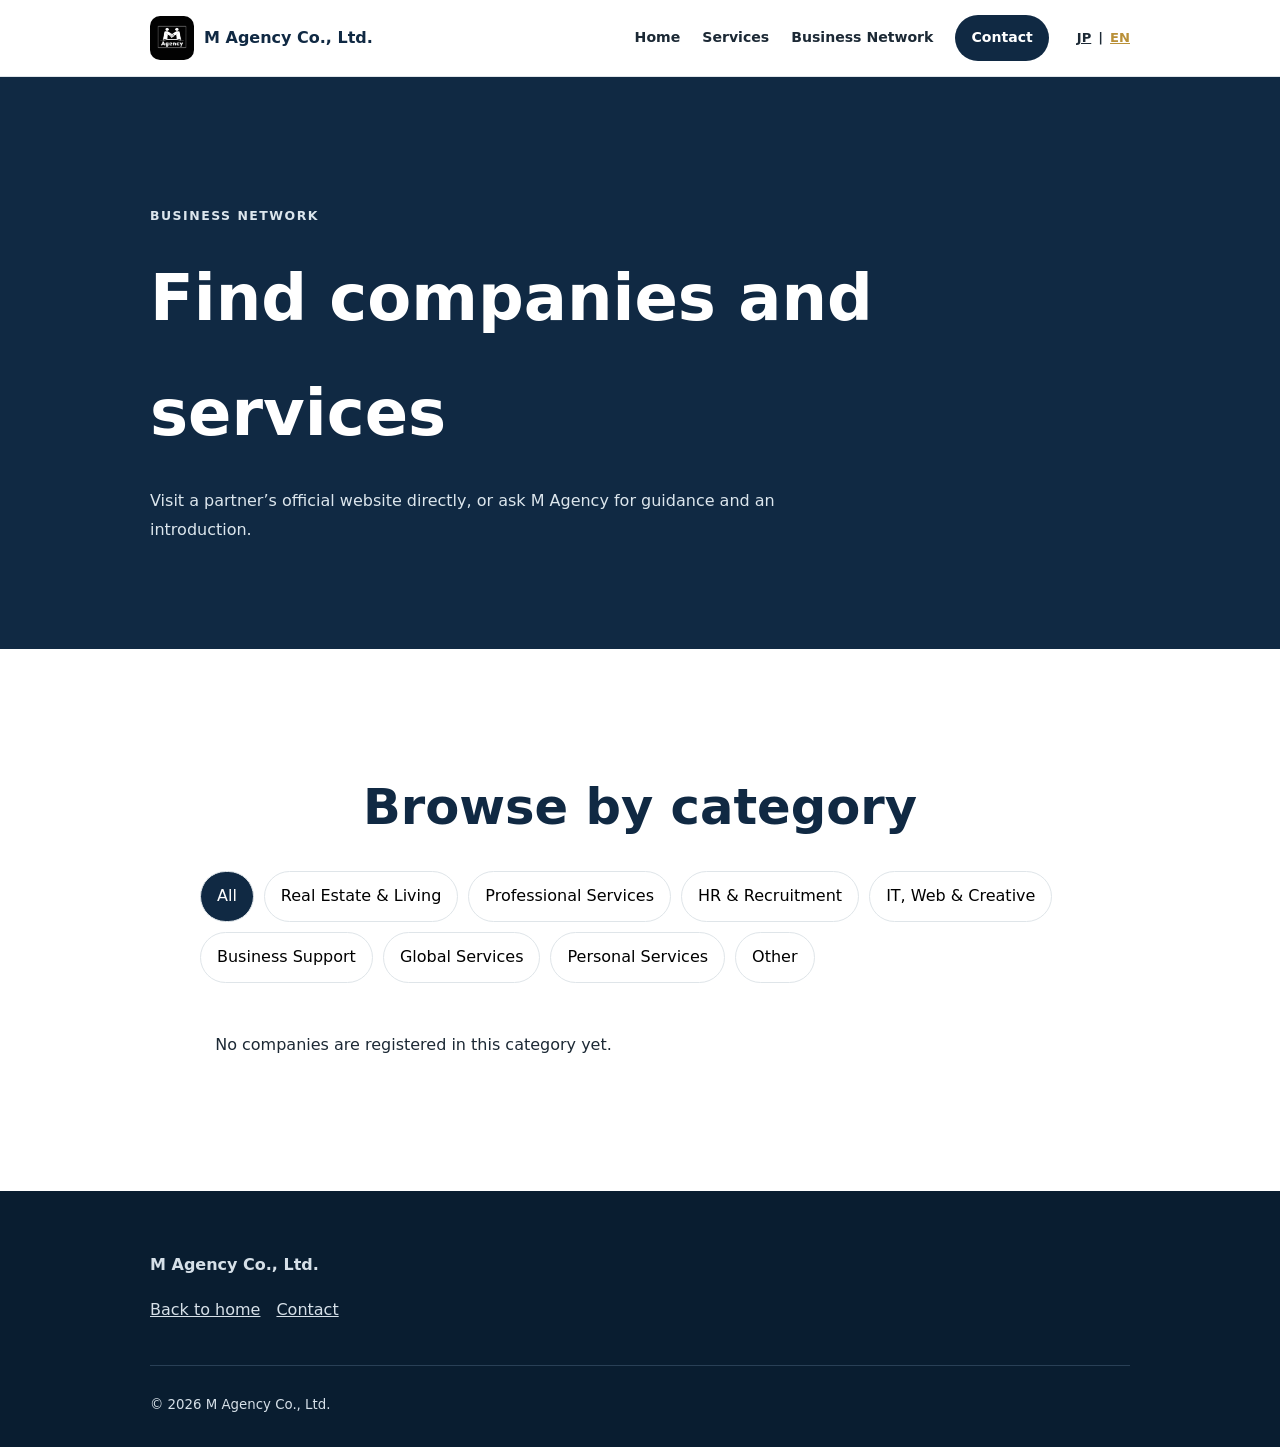
==== en/business-network/index.html @ c2ec0070 "Release M Agency website v2" ====
<!doctype html><html lang="en"><head><meta charset="utf-8"><meta name="viewport" content="width=device-width,initial-scale=1"><title>Business Network | M Agency</title><meta name="description" content="Find M Agency partner companies and services by category."><link rel="stylesheet" href="/styles.css"></head><body><header class="site-header"><div class="container header-inner"><a class="brand" href="/en/"><img src="/assets/logo.png" alt="M Agency"><strong>M Agency Co., Ltd.</strong></a><button class="menu-button" data-menu-button aria-expanded="false" aria-label="Menu">☰</button><nav class="nav" data-nav><a href="/en/">Home</a><a href="/en/#services">Services</a><a href="/en/business-network/">Business Network</a><a class="header-cta" href="/en/#contact">Contact</a></nav><div class="lang"><a href="/ja/business-network/" data-lang-link="ja">JP</a><span>|</span><a href="/en/business-network/" aria-current="true" data-lang-link="en">EN</a></div></div></header><main><section class="page-hero"><div class="container"><p class="eyebrow">Business Network</p><h1>Find companies and services</h1><p>Visit a partner’s official website directly, or ask M Agency for guidance and an introduction.</p></div></section><section class="section"><div class="container"><h2 class="section-title">Browse by category</h2><div class="network-tools" data-network-filters></div><div class="partner-grid" data-partner-grid></div></div></section></main><footer class="site-footer"><div class="container"><strong>M Agency Co., Ltd.</strong><p><a href="/en/">Back to home</a>　<a href="/en/#contact">Contact</a></p><div class="footer-bottom"><small>© <span data-year></span> M Agency Co., Ltd.</small></div></div></footer><script src="/data/partners.js"></script><script src="/script.js"></script><script src="/network.js"></script></body></html>
---- styles.css ----
:root{--navy:#102943;--navy-2:#173b5d;--gold:#b99038;--ink:#1c2935;--muted:#5e6b76;--line:#dfe5e9;--soft:#f5f7f8;--white:#fff;--max:980px;--reading:680px;--radius:18px;--shadow:0 14px 40px rgba(16,41,67,.09)}
*{box-sizing:border-box}html{scroll-behavior:smooth}body{margin:0;color:var(--ink);font-family:Inter,"Noto Sans JP",system-ui,sans-serif;line-height:1.8;background:#fff}img{max-width:100%;height:auto}a{color:inherit}button,input,select,textarea{font:inherit}.container{width:min(calc(100% - 64px),var(--max));margin-inline:auto}.reading{max-width:var(--reading)}.section{padding:116px 0;scroll-margin-top:84px}.section-soft{background:var(--soft)}.section-dark{background:var(--navy);color:#fff}.eyebrow{color:var(--gold);font-weight:800;letter-spacing:.12em;text-transform:uppercase;font-size:.78rem}.section-title{font-size:clamp(2rem,4vw,3.1rem);line-height:1.25;margin:.25em 0 .5em;color:var(--navy)}.section-dark .section-title{color:#fff}.lead{font-size:clamp(1.05rem,2vw,1.25rem);color:var(--muted)}.section-dark .lead{color:#d8e1e8}.skip-link{position:fixed;top:-100px;left:12px;background:#fff;padding:10px;z-index:99}.skip-link:focus{top:12px}
.site-header{position:sticky;top:0;z-index:50;background:rgba(255,255,255,.96);border-bottom:1px solid var(--line);backdrop-filter:blur(10px)}.header-inner{height:76px;display:flex;align-items:center;gap:28px}.brand{display:flex;align-items:center;gap:10px;text-decoration:none;margin-right:auto}.brand img{width:44px;height:44px;border-radius:10px;object-fit:cover}.brand strong{display:block;color:var(--navy);line-height:1.2}.brand small{display:block;color:var(--muted);font-size:.72rem}.nav{display:flex;align-items:center;gap:22px}.nav a{text-decoration:none;font-weight:700;font-size:.88rem}.nav a:hover{color:var(--gold)}.lang{display:flex;gap:7px;align-items:center;font-size:.82rem;font-weight:800}.lang a[aria-current=true]{color:var(--gold)}.menu-button{display:none;border:0;background:none;color:var(--navy);font-size:1.5rem}.header-cta{padding:10px 16px;border-radius:999px;background:var(--navy);color:#fff!important}
.partner-cta{display:inline-flex;align-items:center;justify-content:center;min-height:42px;padding:9px 15px;border:1px solid var(--gold);border-radius:999px;color:var(--navy);background:#fffaf0;text-decoration:none;font-size:.84rem;font-weight:800;white-space:nowrap}.partner-cta:hover{background:var(--gold);color:var(--navy)}.partner-cta-mobile{display:none}
.hero{min-height:760px;display:grid;align-items:center;background:linear-gradient(110deg,rgba(16,41,67,.98),rgba(16,41,67,.82)),url('/assets/services/photo-global.jpg') center/cover;color:#fff}.hero-grid{display:grid;grid-template-columns:1fr;gap:38px;align-items:center;max-width:780px}.hero h1{font-family:"Noto Serif JP",serif;font-size:clamp(2.7rem,6vw,5rem);line-height:1.2;margin:.25em 0}.hero-copy{max-width:720px}.hero-copy>p:not(.eyebrow){font-size:1.15rem;color:#dce6ed;max-width:650px}.hero-panel{max-width:650px;padding:30px;border:1px solid rgba(255,255,255,.2);border-radius:var(--radius);background:rgba(255,255,255,.08)}.hero-panel p{margin:0;color:#dce6ed}.hero-panel strong{font-size:1.4rem;display:block;margin-bottom:12px}.actions{display:flex;flex-wrap:wrap;gap:12px;margin-top:30px}.btn{display:inline-flex;align-items:center;justify-content:center;min-height:48px;padding:11px 22px;border-radius:999px;text-decoration:none;font-weight:800;border:1px solid transparent;cursor:pointer}.btn-primary{background:var(--gold);color:#14283a}.btn-secondary{border-color:currentColor}.btn-light{background:#fff;color:var(--navy)}
.intro-grid{display:grid;grid-template-columns:1fr;gap:26px;max-width:760px}.story-grid,.contact-grid{display:grid;grid-template-columns:1fr;gap:52px;align-items:start;max-width:820px}.feature-photo{max-width:520px;border-radius:var(--radius);box-shadow:var(--shadow);overflow:hidden}.feature-photo img{width:100%;display:block;aspect-ratio:1/1;object-fit:cover}.cards{display:grid;grid-template-columns:repeat(2,minmax(0,1fr));gap:26px;margin:42px auto 0;max-width:880px}.card{background:#fff;border:1px solid var(--line);border-radius:var(--radius);padding:32px;box-shadow:var(--shadow)}.card h3{color:var(--navy);margin:.25em 0}.card p{color:var(--muted)}.card-number{color:var(--gold);font-weight:900}.service-card.featured{grid-column:span 2;background:var(--navy);color:#fff}.service-card.featured h3,.service-card.featured p{color:#fff}.service-card a{font-weight:800;color:var(--gold)}.strength-grid{grid-template-columns:repeat(2,minmax(0,1fr))}.flow{display:grid;grid-template-columns:repeat(3,minmax(0,1fr));gap:16px;counter-reset:step;margin:46px auto 0;padding:0;max-width:820px}.flow li{list-style:none;padding:26px 22px;background:#fff;border-radius:14px;border:1px solid var(--line);font-weight:700}.flow li:before{counter-increment:step;content:"0" counter(step);display:block;color:var(--gold);font-weight:900;margin-bottom:8px}.network-preview{display:grid;grid-template-columns:1fr;gap:48px;align-items:start;max-width:820px}.category-list{display:flex;flex-wrap:wrap;gap:10px}.chip{border:1px solid #7e91a1;border-radius:999px;padding:8px 14px;font-size:.85rem}.logo-grid{display:grid;grid-template-columns:repeat(3,1fr);gap:14px}.logo-card{background:#fff;border-radius:14px;padding:18px;color:var(--ink);display:grid;place-items:center;text-align:center;min-height:150px}.logo-card img{height:70px;width:100%;object-fit:contain;margin-bottom:8px}.metrics{display:grid;grid-template-columns:repeat(3,1fr);gap:20px;margin:40px auto 0;max-width:820px}.metric-card{padding:30px;background:#fff;border-radius:var(--radius);text-align:center;color:var(--ink)}.metric-card strong{display:block;color:var(--gold);font-size:2.6rem}.metric-card span{color:var(--muted)}.empty-note{grid-column:1/-1;border:1px dashed #8394a3;padding:20px;border-radius:14px;color:#d8e1e8}.story-copy{max-width:680px}.story-copy p{margin:0 0 1.25em}.quote{font-family:"Noto Serif JP",serif;font-size:1.5rem;color:var(--navy);font-weight:700}.company-table{max-width:820px;width:100%;border-collapse:collapse;margin-top:30px}.company-table th,.company-table td{text-align:left;padding:16px;border-bottom:1px solid var(--line)}.company-table th{width:30%;color:var(--navy)}
.contact-form{background:#fff;color:var(--ink);padding:34px;border-radius:var(--radius)}.field-row{display:grid;grid-template-columns:1fr 1fr;gap:18px}.field{display:grid;gap:7px;margin-bottom:16px}.field label{font-weight:700}.field input,.field select,.field textarea{width:100%;border:1px solid #bdc8d0;border-radius:10px;padding:12px;background:#fff}.field textarea{min-height:130px;resize:vertical}.honeypot{position:absolute!important;left:-10000px!important;width:1px!important;height:1px!important;overflow:hidden!important}.form-note{background:#fff8e7;border-radius:10px;padding:12px;color:#6a531e}.form-note.is-success{background:#eaf7ee;color:#245c35}.form-note.is-error{background:#fff0ee;color:#8a2f27}.contact-form button:disabled{cursor:wait;opacity:.7}.site-footer{background:#091d30;color:#d6e0e8;padding:60px 0 28px}.footer-grid{display:grid;grid-template-columns:1.4fr repeat(3,1fr);gap:36px}.footer-grid h3{color:#fff}.footer-grid ul{padding:0;list-style:none}.footer-grid a{text-decoration:none;color:#d6e0e8}.footer-bottom{border-top:1px solid #294056;margin-top:40px;padding-top:24px}
.page-hero{padding:116px 0 88px;background:var(--navy);color:#fff}.page-hero h1{font-size:clamp(2.3rem,5vw,4rem);margin:.2em 0}.page-hero p{max-width:680px;color:#dce6ed}.prose{max-width:760px}.prose h2{color:var(--navy);margin-top:2.4em}.bullet-grid{display:grid;grid-template-columns:repeat(2,1fr);gap:18px;padding:0}.bullet-grid li{list-style:none;background:var(--soft);padding:20px;border-radius:12px}.network-tools{display:flex;flex-wrap:wrap;gap:10px;margin:32px 0}.filter-button{border:1px solid var(--line);background:#fff;border-radius:999px;padding:10px 16px;cursor:pointer}.filter-button.is-active{background:var(--navy);color:#fff}.partner-grid{display:grid;grid-template-columns:repeat(2,minmax(0,1fr));gap:26px;max-width:880px}.partner-card{border:1px solid var(--line);border-radius:var(--radius);padding:28px;display:flex;flex-direction:column}.partner-card img{height:110px;width:100%;object-fit:contain;border-bottom:1px solid var(--line);padding-bottom:18px}.partner-card p{color:var(--muted)}.tags{display:flex;flex-wrap:wrap;gap:7px;margin:10px 0}.tag{background:var(--soft);border-radius:999px;padding:5px 9px;font-size:.75rem}.partner-card .actions{margin-top:auto}.partner-card .btn{font-size:.78rem;padding:8px 12px}.partner-guidance{font-size:.82rem;color:var(--muted)}
@media(max-width:900px){.menu-button{display:block}.nav{display:none;position:absolute;left:0;right:0;top:76px;background:#fff;padding:18px 20px;border-bottom:1px solid var(--line);flex-direction:column;align-items:stretch}.nav.is-open{display:flex}.header-cta{text-align:center}.partner-cta-desktop{display:none}.partner-cta-mobile{display:flex;margin-top:4px}.hero-grid,.intro-grid,.story-grid,.contact-grid,.network-preview{grid-template-columns:1fr}.hero-panel{display:none}.strength-grid{grid-template-columns:repeat(2,1fr)}.flow{grid-template-columns:repeat(3,1fr)}.partner-grid{grid-template-columns:repeat(2,1fr)}.footer-grid{grid-template-columns:repeat(2,1fr)}}
@media(max-width:620px){.container{width:min(calc(100% - 28px),var(--max))}.section{padding:68px 0}.brand small{display:none}.hero{min-height:620px}.hero h1{font-size:2.55rem}.cards,.strength-grid,.metrics,.partner-grid,.field-row,.footer-grid{grid-template-columns:1fr}.card{padding:28px}.service-card.featured{grid-column:auto}.flow{grid-template-columns:1fr 1fr;padding:0}.logo-grid{grid-template-columns:1fr}.section-title{font-size:2rem}.company-table th,.company-table td{display:block;width:100%;padding:10px 0}.company-table th{border-bottom:0;padding-top:18px}.actions .btn{width:100%}}

/* Ver.2 design rhythm: one shared reading line with varied presentation */
#about .intro-grid,#services>.container,#strengths>.container,#network>.container,#story>.container{margin-inline:auto}
.section-title{max-width:780px}.section>.container>p:not(.eyebrow){max-width:680px}

.service-map{max-width:880px;margin:48px 0 0}.service-core{position:relative;padding:38px 42px;background:var(--navy);color:#fff;border-radius:var(--radius);box-shadow:var(--shadow)}.service-core h3{font-size:1.75rem;margin:.25em 0}.service-core p{max-width:650px;color:#dbe5ec}.service-core a,.service-entry a{color:var(--gold);font-weight:800}.service-bridge{position:relative;margin:0;padding:42px 0 22px 48px;color:var(--navy);font-weight:800}.service-bridge:before{content:"";position:absolute;left:20px;top:0;width:1px;height:100%;background:var(--gold)}.service-bridge:after{content:"";position:absolute;left:16px;bottom:18px;width:9px;height:9px;border-right:2px solid var(--gold);border-bottom:2px solid var(--gold);transform:rotate(45deg)}.service-entrances{display:grid;grid-template-columns:repeat(3,minmax(0,1fr));gap:34px}.service-entry{padding:24px 0;border-top:2px solid var(--line)}.service-entry h3{color:var(--navy);font-size:1.2rem;line-height:1.5}.service-entry p{color:var(--muted)}

.principles{max-width:780px;margin-top:46px;border-bottom:1px solid var(--line)}.principles article{display:grid;grid-template-columns:76px 1fr;gap:22px;padding:34px 0;border-top:1px solid var(--line)}.principles article>span{color:var(--gold);font-size:1.4rem;font-weight:900;line-height:1.3}.principles h3{margin:0 0 10px;color:var(--navy);font-size:1.28rem}.principles p{margin:0;color:var(--muted);max-width:650px}

.flow{position:relative;display:grid;grid-template-columns:repeat(6,minmax(0,1fr));gap:0;max-width:880px;margin:54px 0 0}.flow:before{content:"";position:absolute;left:7%;right:7%;top:19px;height:2px;background:#d8c48a}.flow li{position:relative;padding:58px 10px 12px;background:transparent;border:0;border-radius:0;text-align:center;font-size:.92rem}.flow li:before{position:absolute;top:0;left:50%;transform:translateX(-50%);display:grid;place-items:center;width:40px;height:40px;margin:0;border-radius:50%;background:var(--gold);color:var(--navy);z-index:1}.flow li:not(:last-child):after{content:"→";position:absolute;right:-7px;top:54px;color:var(--gold)}

.network-preview{gap:42px}.network-categories{display:grid;grid-template-columns:repeat(2,minmax(0,1fr));column-gap:48px;border-top:1px solid #496075}.network-categories a{display:flex;align-items:center;justify-content:space-between;gap:20px;padding:20px 2px;border-bottom:1px solid #496075;color:#fff;text-decoration:none;font-weight:700}.network-categories a:hover{color:var(--gold)}.network-categories span{color:var(--gold);font-size:1.2rem}.empty-note{border:0;border-top:1px solid #8394a3;border-bottom:1px solid #8394a3;border-radius:0;padding:24px 0}

@media(max-width:900px){.service-entrances{grid-template-columns:1fr;gap:0}.service-entry{padding:24px 0}.flow{grid-template-columns:1fr;margin-top:38px;padding-left:38px}.flow:before{left:19px;right:auto;top:20px;bottom:20px;width:2px;height:auto}.flow li{min-height:76px;padding:8px 0 24px 34px;text-align:left}.flow li:before{left:-19px;top:0;transform:none}.flow li:not(:last-child):after{content:"↓";left:-10px;right:auto;top:43px}.network-categories{grid-template-columns:1fr}.service-core{padding:32px}}
@media(max-width:620px){.service-map{margin-top:36px}.service-core{padding:28px 24px}.service-bridge{padding-left:36px}.service-bridge:before{left:12px}.service-bridge:after{left:8px}.principles{margin-top:34px}.principles article{grid-template-columns:48px 1fr;gap:14px;padding:28px 0}.principles h3{font-size:1.12rem}.network-categories a{padding:18px 0}}

/* Shared top-page alignment system. New sections inherit the same vertical axis. */
.section-inner,main>.section>.container,main>.hero>.container{width:min(calc(100% - 64px),880px);max-width:880px;margin-inline:auto}
main>.section>.container>.eyebrow,main>.section>.container>.section-title,main>.section>.container>.lead{margin-left:0;margin-right:0}
#about .intro-grid,#network .network-preview,#story .story-grid,#contact .contact-grid{max-width:880px}
#about .intro-grid>div:first-child,#about .intro-grid>div:last-child{margin-left:0}
#about .section-title{max-width:440px}
#about .intro-grid>div:last-child{max-width:590px}
#services .service-map,#strengths .principles,.flow,.metrics{margin-left:0;margin-right:0}
#results .reading,#company .company-table{margin-left:0;margin-right:0}

@media(max-width:620px){.section-inner,main>.section>.container,main>.hero>.container{width:min(calc(100% - 28px),880px)}#about .section-title{max-width:300px}#about .intro-grid>div:last-child{max-width:100%}}
@media(max-width:900px){#about .section-title{max-width:330px}}
@media(max-width:620px){#about .section-title{max-width:300px}}

/* Central-axis layout: blocks are centered; typography remains left-aligned. */
.section-copy,main>.section>.container>.eyebrow,main>.section>.container>.section-title,main>.section>.container>.lead{width:min(100%,680px);margin-left:auto;margin-right:auto;text-align:left}
#about .intro-grid>div,#network .network-preview>div:first-child,#contact .contact-grid>div:first-child{width:min(100%,680px);margin-left:auto;margin-right:auto;text-align:left}
#about .intro-grid>div:first-child,#about .intro-grid>div:last-child{margin-left:auto;margin-right:auto}
#about .section-title{max-width:680px}
#about .intro-grid>div:last-child{max-width:680px;width:min(100%,680px)}
#about .intro-grid>div:last-child p{max-width:590px}
.hero-copy,.hero-panel{margin-left:auto;margin-right:auto;text-align:left}.hero-grid{max-width:880px}
#services .service-map,#strengths .principles,.flow,.metrics,#company .company-table,.network-categories{margin-left:auto;margin-right:auto}
#story .feature-photo,#story .story-copy{margin-left:auto;margin-right:auto}.story-copy{text-align:left}
#contact .contact-form{width:min(100%,820px);margin-left:auto;margin-right:auto}
#results .empty-note{text-align:left}

@media(max-width:620px){.section-copy,main>.section>.container>.eyebrow,main>.section>.container>.section-title,main>.section>.container>.lead,#about .intro-grid>div,#network .network-preview>div:first-child,#contact .contact-grid>div:first-child{width:100%;max-width:100%}.hero-copy,.hero-panel,#story .feature-photo,#story .story-copy,#contact .contact-form{margin-left:0;margin-right:0}}

/* Centered vertical LP: every top-page introduction follows one central axis. */
main>.hero>.container,
main>.section>.container{text-align:center}

.hero-copy,
.hero-panel,
.section-copy,
main>.section>.container>.eyebrow,
main>.section>.container>.section-title,
main>.section>.container>.lead,
#about .intro-grid>div,
#network .network-preview>div:first-child,
#contact .contact-grid>div:first-child,
#story .story-copy{text-align:center}

.hero-copy>p:not(.eyebrow),
#about .intro-grid>div:last-child p,
#services>.container>p:not(.eyebrow),
#network .network-preview>div:first-child p,
#results>.container>p:not(.eyebrow),
#contact .contact-grid>div:first-child p{margin-left:auto;margin-right:auto}

.actions{justify-content:center}

.service-core,
.service-entry{text-align:center}
.service-core p{margin-left:auto;margin-right:auto}
.service-bridge{padding-left:0;text-align:center}
.service-bridge:before{left:50%}
.service-bridge:after{left:calc(50% - 4px)}

.principles article{grid-template-columns:1fr;text-align:center;gap:10px}
.principles p{margin-left:auto;margin-right:auto}

.flow li{text-align:center}

.network-categories a{justify-content:center}
.network-categories a span{margin-left:8px}
#results .empty-note{text-align:center}

#story .story-copy p{margin-left:auto;margin-right:auto}

#company .company-table,
#contact .contact-form{text-align:left}
#contact .contact-form>.btn{display:flex;width:max-content;margin-left:auto;margin-right:auto}

@media(max-width:900px){
  .flow{padding-left:0}
  .flow:before{display:none}
  .flow li{padding:58px 0 26px;text-align:center}
  .flow li:before{left:50%;transform:translateX(-50%)}
  .flow li:not(:last-child):after{left:50%;right:auto;top:43px;transform:translateX(-50%)}
}

@media(max-width:620px){
  .hero-copy,
  .hero-panel,
  #story .feature-photo,
  #story .story-copy,
  #contact .contact-form{margin-left:auto;margin-right:auto}
  .hero h1{font-size:clamp(2.15rem,11vw,2.55rem)}
  .section-title{font-size:clamp(1.85rem,9vw,2rem)}
  .hero-copy>p:not(.eyebrow),.lead{font-size:1rem}
}

/* Natural Japanese title wrapping without changing the centered LP layout. */
main>.section .section-title{
  line-break:strict;
  word-break:auto-phrase;
  overflow-wrap:normal;
  text-wrap:balance;
}
#strengths .section-title{width:min(100%,880px);max-width:880px;text-wrap:wrap}
#network .section-title{width:min(100%,880px);max-width:880px;text-wrap:wrap}
#story .section-title{max-width:600px}
#contact .section-title{max-width:620px}

@media(max-width:620px){
  #strengths .section-title,
  #network .section-title,
  #story .section-title,
  #contact .section-title{
    max-width:100%;
    word-break:normal;
    overflow-wrap:normal;
  }
}

/* Keep every top-page block on the same physical center axis. */
main>.hero>.container,
main>.section>.container,
#about .intro-grid,
#network .network-preview,
#story .story-grid,
#contact .contact-grid{
  margin-left:auto;
  margin-right:auto;
}

.hero-copy,
.hero-panel,
main>.section>.container>.eyebrow,
main>.section>.container>.section-title,
main>.section>.container>.lead,
#about .intro-grid>div,
#network .network-preview>div:first-child,
#story .story-copy,
#contact .contact-grid>div:first-child{
  margin-left:auto;
  margin-right:auto;
}

#about .intro-grid>div:last-child p,
#services>.container>p:not(.eyebrow),
#network .network-preview>div:first-child p,
#results>.container>p:not(.eyebrow),
#story .story-copy p,
#contact .contact-grid>div:first-child p{
  max-width:680px;
  margin-left:auto;
  margin-right:auto;
}

#services .service-map,
#strengths .principles,
.flow,
.network-categories,
.metrics,
#story .feature-photo,
#company .company-table,
#contact .contact-form{
  margin-left:auto;
  margin-right:auto;
}

#strengths .section-title,
#network .section-title,
#story .section-title,
#contact .section-title{
  margin-left:auto;
  margin-right:auto;
}

/* Keep intentional headline breaks centered as a single visual block. */
.title-line{display:block}

/* Reuse the original numbered-badge design across numbered top-page content. */
.service-entry .card-number,
.principles article>span{
  display:inline-grid;
  place-items:center;
  width:40px;
  height:40px;
  margin-left:auto;
  margin-right:auto;
  border-radius:50%;
  background:var(--gold);
  color:var(--navy);
  line-height:1;
}

/* Keep the service connector above the label instead of crossing through it. */
.service-bridge{padding:56px 0 24px}
.service-bridge:before{top:0;height:28px}
.service-bridge:after{top:20px;bottom:auto}

/* Japanese top page: guide labels use the shared 880px left edge. */
html[lang="ja"] body main .eyebrow.section-guide{
  width:100%;
  max-width:880px;
  margin-left:auto;
  margin-right:auto;
  text-align:left;
  font-size:1.15rem;
}

/* The hero uses a different structure, but follows the same visual guide rule. */
html[lang="ja"] body main .hero-copy{
  width:100%;
  max-width:880px;
}
html[lang="ja"] body main .hero-copy>.eyebrow{
  width:100%;
  max-width:880px;
  margin-left:auto;
  margin-right:auto;
  text-align:left;
  font-size:1.15rem;
}

html[lang="ja"] #about .intro-grid{gap:0}
html[lang="ja"] #about .about-copy{
  width:min(100%,680px);
  margin:8px auto 0;
  text-align:center;
}

html[lang="ja"] #network .network-preview{gap:0}
html[lang="ja"] body main #network .network-preview>.network-copy{
  width:100%;
  max-width:880px;
  margin-left:auto;
  margin-right:auto;
  text-align:center;
}
html[lang="ja"] body main #network .network-copy>.section-title{
  width:100%;
  max-width:880px;
  margin-left:auto;
  margin-right:auto;
  text-align:center;
}
html[lang="ja"] body main #network .network-copy>.lead{
  width:min(100%,680px);
  max-width:680px;
  margin-left:auto;
  margin-right:auto;
  text-align:center;
}
html[lang="ja"] body main #network .network-categories{
  width:100%;
  margin:42px auto 0;
}
html[lang="ja"] body main #network .network-preview>.actions{
  width:100%;
  justify-content:center;
}

html[lang="ja"] #story .story-media{width:100%}
html[lang="ja"] #story .story-media .section-guide{margin-bottom:24px}
html[lang="ja"] #story .story-copy{
  width:min(100%,680px);
  max-width:680px;
}

@media(max-width:620px){
  html[lang="ja"] body main .eyebrow.section-guide,
  html[lang="ja"] body main .hero-copy>.eyebrow{
    font-size:.95rem;
  }
}

/* Only the two long Japanese flow labels use a deliberate PC line break. */
@media(min-width:901px){
  html[lang="ja"] .flow .flow-line{display:block}
}

/* Align footer column headings and keep a ready slot for a future logo. */
.footer-brand-heading,
.footer-grid>div>h3{
  display:flex;
  align-items:center;
  min-height:32px;
  margin:0 0 16px;
  line-height:1.4;
}
.footer-brand-heading{gap:12px}
.footer-brand-heading img{
  width:32px;
  height:32px;
  object-fit:contain;
}
.footer-brand-column>p,
.footer-grid>div>h3+ul,
.footer-grid>div>h3+p{margin-top:0}
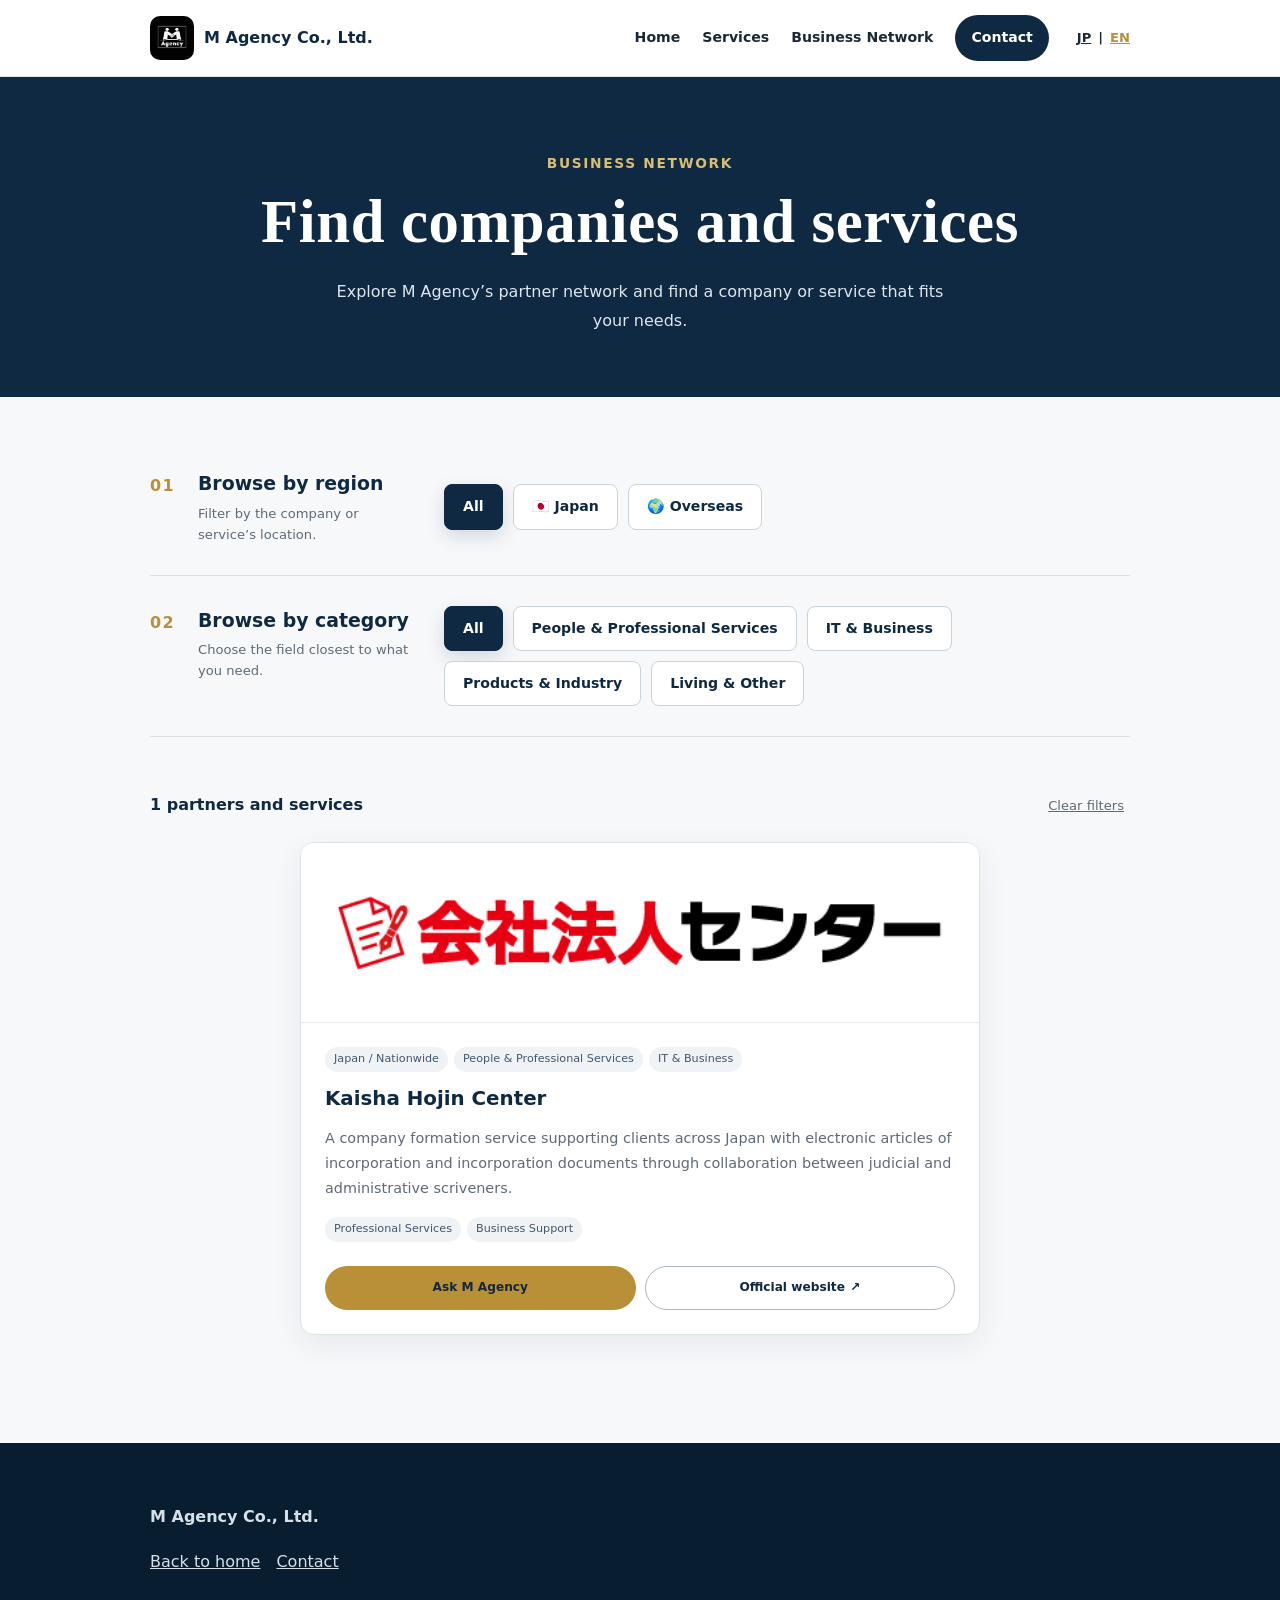
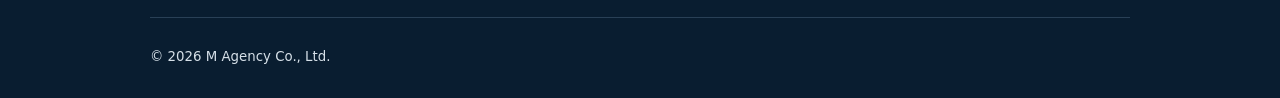
==== commit 9ee82bf7: "Renew Business Network directory" ====
--- a/en/business-network/index.html
+++ b/en/business-network/index.html
@@ -1 +1,5 @@
-<!doctype html><html lang="en"><head><meta charset="utf-8"><meta name="viewport" content="width=device-width,initial-scale=1"><title>Business Network | M Agency</title><meta name="description" content="Find M Agency partner companies and services by category."><link rel="stylesheet" href="/styles.css"></head><body><header class="site-header"><div class="container header-inner"><a class="brand" href="/en/"><img src="/assets/logo.png" alt="M Agency"><strong>M Agency Co., Ltd.</strong></a><button class="menu-button" data-menu-button aria-expanded="false" aria-label="Menu">☰</button><nav class="nav" data-nav><a href="/en/">Home</a><a href="/en/#services">Services</a><a href="/en/business-network/">Business Network</a><a class="header-cta" href="/en/#contact">Contact</a></nav><div class="lang"><a href="/ja/business-network/" data-lang-link="ja">JP</a><span>|</span><a href="/en/business-network/" aria-current="true" data-lang-link="en">EN</a></div></div></header><main><section class="page-hero"><div class="container"><p class="eyebrow">Business Network</p><h1>Find companies and services</h1><p>Visit a partner’s official website directly, or ask M Agency for guidance and an introduction.</p></div></section><section class="section"><div class="container"><h2 class="section-title">Browse by category</h2><div class="network-tools" data-network-filters></div><div class="partner-grid" data-partner-grid></div></div></section></main><footer class="site-footer"><div class="container"><strong>M Agency Co., Ltd.</strong><p><a href="/en/">Back to home</a>　<a href="/en/#contact">Contact</a></p><div class="footer-bottom"><small>© <span data-year></span> M Agency Co., Ltd.</small></div></div></footer><script src="/data/partners.js"></script><script src="/script.js"></script><script src="/network.js"></script></body></html>
+<!doctype html>
+<html lang="en"><head><meta charset="utf-8"><meta name="viewport" content="width=device-width,initial-scale=1"><title>Business Network | M Agency</title><meta name="description" content="Find M Agency partner companies and services by region and category."><link rel="stylesheet" href="/styles.css?v=20261014-2"></head><body>
+<header class="site-header"><div class="container header-inner"><a class="brand" href="/en/"><img src="/assets/logo.png" alt="M Agency"><strong>M Agency Co., Ltd.</strong></a><button class="menu-button" data-menu-button aria-expanded="false" aria-label="Menu">☰</button><nav class="nav" data-nav><a href="/en/">Home</a><a href="/en/#services">Services</a><a href="/en/business-network/">Business Network</a><a class="header-cta" href="/en/#contact">Contact</a></nav><div class="lang"><a href="/ja/business-network/" data-lang-link="ja">JP</a><span>|</span><a href="/en/business-network/" aria-current="true" data-lang-link="en">EN</a></div></div></header>
+<main class="business-network-page"><section class="network-hero"><div class="container"><p class="eyebrow">Business Network</p><h1>Find companies and services</h1><p>Explore M Agency’s partner network and find a company or service that fits your needs.</p></div></section><section class="network-directory"><div class="container"><div class="network-filter-group"><div class="network-filter-heading"><p class="network-filter-number">01</p><div><h2>Browse by region</h2><p>Filter by the company or service’s location.</p></div></div><div class="network-tools" data-region-filters aria-label="Filter by region"></div></div><div class="network-filter-group"><div class="network-filter-heading"><p class="network-filter-number">02</p><div><h2>Browse by category</h2><p>Choose the field closest to what you need.</p></div></div><div class="network-tools" data-category-filters aria-label="Filter by category"></div></div><div class="network-results-head"><p><span data-result-count>0</span> partners and services</p><button type="button" data-clear-filters>Clear filters</button></div><div class="partner-grid" data-partner-grid aria-live="polite"></div></div></section></main>
+<footer class="site-footer"><div class="container"><strong>M Agency Co., Ltd.</strong><p><a href="/en/">Back to home</a>　<a href="/en/#contact">Contact</a></p><div class="footer-bottom"><small>© <span data-year></span> M Agency Co., Ltd.</small></div></div></footer><script src="/data/partners.js?v=20261014-2"></script><script src="/script.js"></script><script src="/network.js?v=20261014-2"></script></body></html>
--- a/styles.css
+++ b/styles.css
@@ -318,3 +318,64 @@
 .footer-brand-column>p,
 .footer-grid>div>h3+ul,
 .footer-grid>div>h3+p{margin-top:0}
+
+/* Business Network directory. Scoped to avoid changing other pages. */
+.business-network-page{background:#f7f8fa}
+.business-network-page .network-hero{padding:74px 0 62px;background:var(--navy);color:#fff;text-align:center}
+.business-network-page .network-hero .container{width:min(calc(100% - 64px),880px);margin-inline:auto}
+.business-network-page .network-hero .eyebrow{margin:0 0 8px;color:#d8bd72;font-size:.86rem}
+.business-network-page .network-hero h1{margin:0;font-family:"Noto Serif JP",serif;font-size:clamp(2.35rem,5vw,3.8rem);line-height:1.25;letter-spacing:.01em}
+.business-network-page .network-hero p:last-child{max-width:620px;margin:18px auto 0;color:#dce6ed}
+.business-network-page .network-directory{padding:72px 0 108px}
+.business-network-page .network-directory>.container{width:min(calc(100% - 64px),980px);margin-inline:auto}
+.business-network-page .network-filter-group{display:grid;grid-template-columns:260px 1fr;gap:34px;padding:30px 0;border-bottom:1px solid #d8e0e5}
+.business-network-page .network-filter-group:first-child{padding-top:0}
+.business-network-page .network-filter-heading{display:grid;grid-template-columns:36px 1fr;gap:12px;align-items:start;text-align:left}
+.business-network-page .network-filter-number{margin:3px 0 0;color:var(--gold);font-weight:900;letter-spacing:.08em}
+.business-network-page .network-filter-heading h2{margin:0;color:var(--navy);font-size:1.18rem;line-height:1.5}
+.business-network-page .network-filter-heading p:last-child{margin:5px 0 0;color:var(--muted);font-size:.82rem;line-height:1.6}
+.business-network-page .network-tools{display:flex;align-items:center;flex-wrap:wrap;gap:10px;margin:0}
+.business-network-page .filter-button{min-height:44px;padding:9px 18px;border:1px solid #c8d2d9;border-radius:8px;background:#fff;color:var(--navy);font-size:.88rem;font-weight:750;transition:.18s ease}
+.business-network-page .filter-button:hover{border-color:var(--navy);transform:translateY(-1px)}
+.business-network-page .filter-button.is-active{border-color:var(--navy);background:var(--navy);color:#fff;box-shadow:0 7px 18px rgba(16,41,67,.15)}
+.business-network-page .network-results-head{display:flex;align-items:center;justify-content:space-between;gap:20px;margin:54px 0 22px}
+.business-network-page .network-results-head p{margin:0;color:var(--navy);font-weight:800}
+.business-network-page .network-results-head button{border:0;background:transparent;color:var(--muted);font-size:.82rem;text-decoration:underline;cursor:pointer}
+.business-network-page .partner-grid{display:grid;grid-template-columns:repeat(3,minmax(0,1fr));gap:22px;max-width:none;margin-inline:auto}
+.business-network-page .partner-grid-count-1{grid-template-columns:minmax(0,680px);justify-content:center}
+.business-network-page .partner-grid-count-2{grid-template-columns:repeat(2,minmax(0,1fr));max-width:820px}
+.business-network-page .partner-card{min-width:0;padding:0;overflow:hidden;border:1px solid #dbe2e7;border-radius:14px;background:#fff;box-shadow:0 10px 30px rgba(16,41,67,.07)}
+.business-network-page .partner-logo{display:grid;place-items:center;min-height:180px;padding:30px;background:#fff;border-bottom:1px solid #e6ebee}
+.business-network-page .partner-logo img{width:100%;height:100px;padding:0;border:0;object-fit:contain}
+.business-network-page .partner-card-body{display:flex;flex:1;flex-direction:column;padding:24px}
+.business-network-page .partner-meta{display:flex;flex-wrap:wrap;gap:6px;margin-bottom:12px}
+.business-network-page .partner-meta span,.business-network-page .partner-fine-categories span{display:inline-flex;padding:4px 9px;border-radius:999px;background:#f0f3f5;color:#40566a;font-size:.7rem;line-height:1.5}
+.business-network-page .partner-card h2{margin:0;color:var(--navy);font-size:1.24rem;line-height:1.5}
+.business-network-page .partner-description{margin:12px 0 0;color:var(--muted);font-size:.9rem;line-height:1.75}
+.business-network-page .partner-fine-categories{display:flex;flex-wrap:wrap;gap:6px;margin:16px 0 0}
+.business-network-page .partner-card .actions{display:grid;grid-template-columns:1fr 1fr;gap:9px;margin-top:auto;padding-top:24px}
+.business-network-page .partner-card .btn{min-height:44px;padding:9px 12px;font-size:.76rem;white-space:nowrap}
+.business-network-page .partner-card .btn-secondary{gap:5px;border-color:#aab7c1;color:var(--navy)}
+.business-network-page .network-empty{grid-column:1/-1;margin:0;padding:50px 24px;border:1px dashed #b8c4cc;border-radius:14px;background:#fff;color:var(--muted);text-align:center}
+@media(max-width:900px){
+  .business-network-page .network-filter-group{grid-template-columns:1fr;gap:16px}
+  .business-network-page .partner-grid{grid-template-columns:repeat(2,minmax(0,1fr))}
+  .business-network-page .partner-grid-count-1{grid-template-columns:minmax(0,680px)}
+}
+@media(max-width:620px){
+  .business-network-page .network-hero{padding:58px 0 50px}
+  .business-network-page .network-hero .container,.business-network-page .network-directory>.container{width:min(calc(100% - 28px),980px)}
+  .business-network-page .network-hero h1{font-size:clamp(2rem,10vw,2.55rem)}
+  html[lang="ja"] .business-network-page .network-hero h1{font-size:1.78rem;white-space:nowrap}
+  .business-network-page .network-directory{padding:52px 0 76px}
+  .business-network-page .network-filter-group{padding:25px 0}
+  .business-network-page .network-tools{display:grid;grid-template-columns:repeat(2,minmax(0,1fr));width:100%}
+  .business-network-page [data-region-filters]{grid-template-columns:repeat(3,minmax(0,1fr))}
+  .business-network-page .filter-button{padding:8px 6px;font-size:.78rem}
+  .business-network-page .network-results-head{margin-top:40px}
+  .business-network-page .partner-grid,.business-network-page .partner-grid-count-1,.business-network-page .partner-grid-count-2{grid-template-columns:1fr}
+  .business-network-page .partner-logo{min-height:150px;padding:24px}
+  .business-network-page .partner-logo img{height:86px}
+  .business-network-page .partner-card-body{padding:22px}
+  .business-network-page .partner-card .actions{grid-template-columns:1fr}
+}
